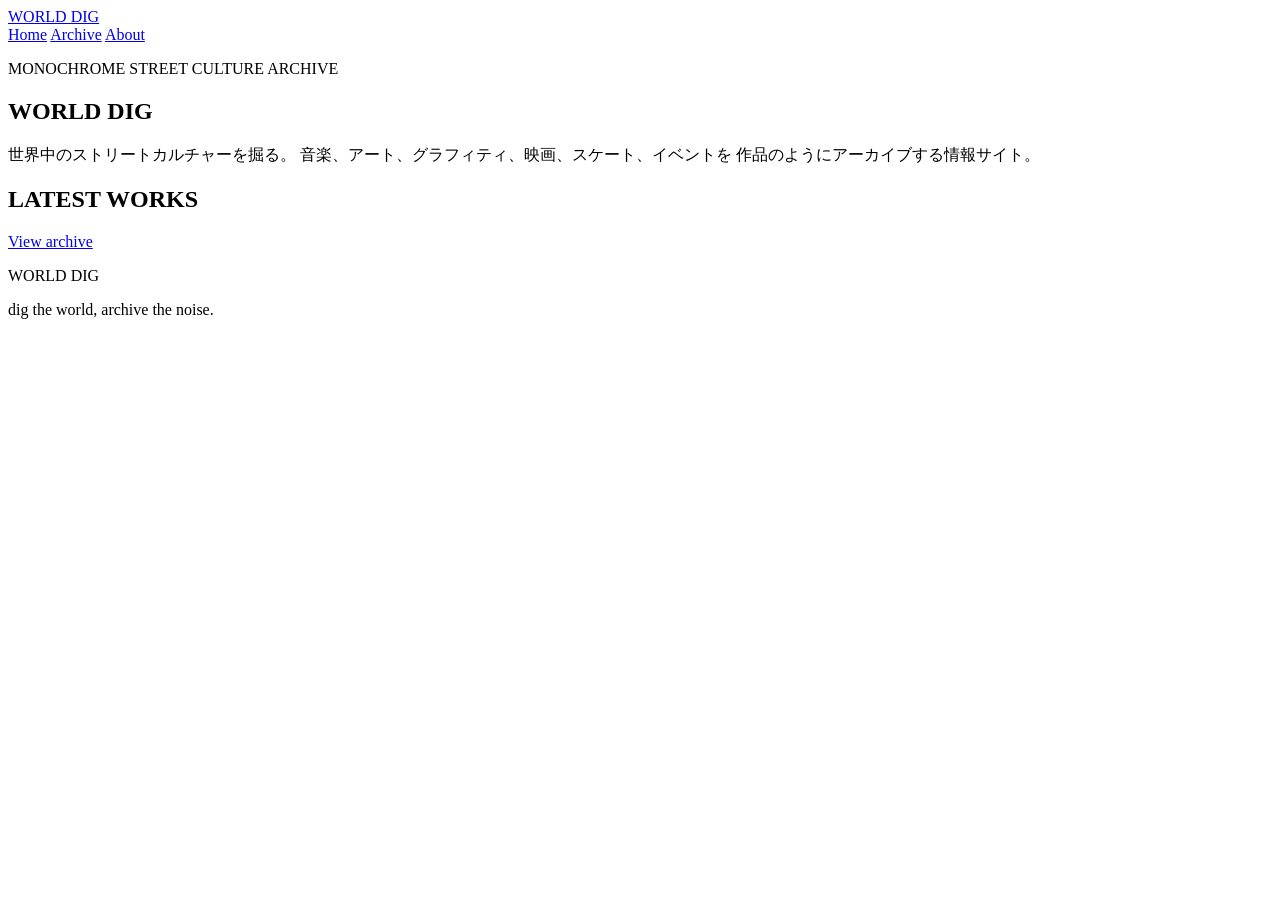
==== index.html @ 8977f0c5 "Create index.html" ====
<!DOCTYPE html>
<html lang="ja">
<head>
  <meta charset="UTF-8" />
  <meta name="viewport" content="width=device-width, initial-scale=1.0" />
  <title>WORLD DIG</title>
  <meta name="description" content="A monochrome archive of street culture." />
  <link rel="stylesheet" href="style.css" />
</head>
<body data-page="home">
  <header class="site-header">
    <div class="wrap">
      <a href="index.html" class="brand">WORLD DIG</a>
      <nav class="nav">
        <a href="index.html">Home</a>
        <a href="archive.html">Archive</a>
        <a href="about.html">About</a>
      </nav>
    </div>
  </header>

  <main>
    <section class="hero">
      <div class="wrap hero-inner">
        <p class="eyebrow">MONOCHROME STREET CULTURE ARCHIVE</p>
        <h1>WORLD DIG</h1>
        <p class="hero-copy">
          世界中のストリートカルチャーを掘る。
          音楽、アート、グラフィティ、映画、スケート、イベントを
          作品のようにアーカイブする情報サイト。
        </p>
      </div>
    </section>

    <section class="section">
      <div class="wrap section-head">
        <h2>LATEST WORKS</h2>
        <a href="archive.html" class="text-link">View archive</a>
      </div>

      <div class="wrap">
        <div id="featured-post" class="featured-post"></div>
        <div id="post-grid" class="post-grid"></div>
      </div>
    </section>
  </main>

  <footer class="site-footer">
    <div class="wrap footer-inner">
      <p>WORLD DIG</p>
      <p>dig the world, archive the noise.</p>
    </div>
  </footer>

  <script src="script.js"></script>
</body>
</html>
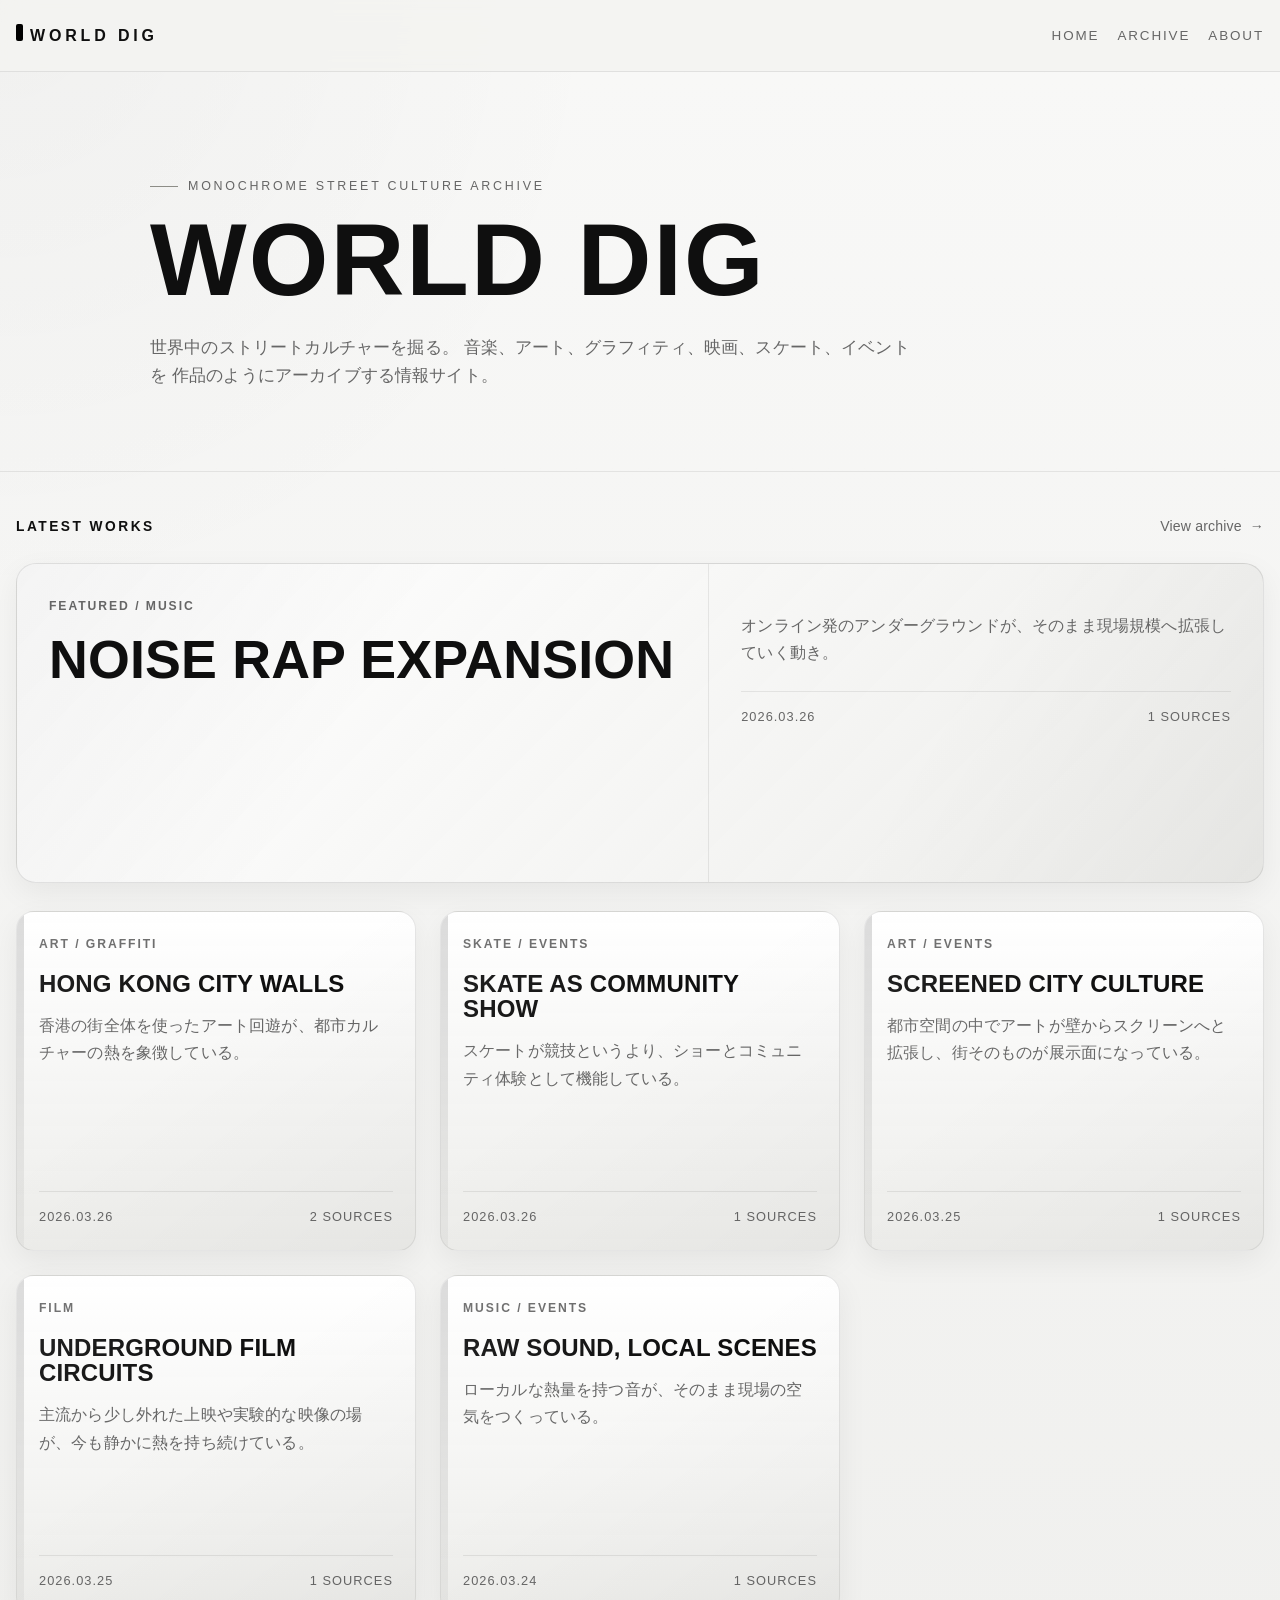
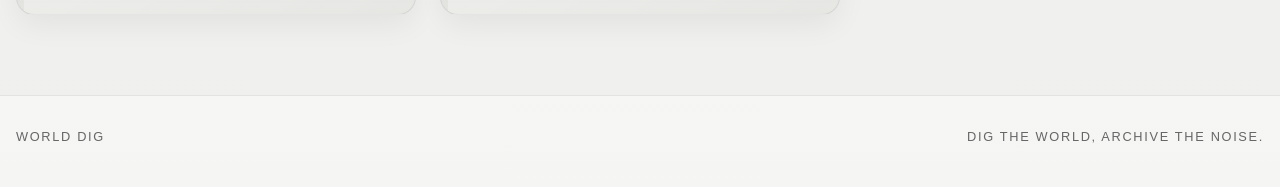
==== commit c4173356: "Update index.html" ====
--- a/index.html
+++ b/index.html
@@ -32,6 +32,12 @@
       </div>
     </section>
 
+    <section class="category-band-section">
+      <div class="wrap">
+        <div id="hero-categories" class="hero-categories"></div>
+      </div>
+    </section>
+
     <section class="section">
       <div class="wrap section-head">
         <h2>LATEST WORKS</h2>
--- a/style.css
+++ b/style.css
@@ -0,0 +1,713 @@
+:root {
+  --bg: #f3f3f1;
+  --panel: #ffffff;
+  --panel-2: #ebebe8;
+  --text: #0f0f0f;
+  --muted: #666666;
+  --line: #cfcfca;
+  --line-strong: #8d8d87;
+  --black: #000000;
+  --white: #ffffff;
+  --shadow: 0 10px 30px rgba(0, 0, 0, 0.06);
+  --shadow-hover: 0 18px 50px rgba(0, 0, 0, 0.12);
+  --radius: 18px;
+  --radius-sm: 12px;
+  --max: 1320px;
+  --gap: 24px;
+  --transition: 0.28s ease;
+}
+
+* {
+  box-sizing: border-box;
+}
+
+html {
+  scroll-behavior: smooth;
+}
+
+body {
+  margin: 0;
+  background:
+    radial-gradient(circle at top left, rgba(0,0,0,0.03), transparent 28%),
+    linear-gradient(to bottom, rgba(255,255,255,0.45), rgba(0,0,0,0.015)),
+    var(--bg);
+  color: var(--text);
+  font-family: Arial, Helvetica, sans-serif;
+  line-height: 1.72;
+  letter-spacing: 0.01em;
+  -webkit-font-smoothing: antialiased;
+  text-rendering: optimizeLegibility;
+}
+
+body::before {
+  content: "";
+  position: fixed;
+  inset: 0;
+  pointer-events: none;
+  opacity: 0.06;
+  background-image:
+    linear-gradient(rgba(0,0,0,0.08) 1px, transparent 1px),
+    linear-gradient(90deg, rgba(0,0,0,0.05) 1px, transparent 1px);
+  background-size: 36px 36px;
+  mask-image: linear-gradient(to bottom, rgba(0,0,0,0.75), rgba(0,0,0,0.25));
+}
+
+a {
+  color: inherit;
+  text-decoration: none;
+}
+
+img {
+  max-width: 100%;
+  display: block;
+}
+
+button,
+input {
+  font: inherit;
+}
+
+.wrap {
+  width: min(calc(100% - 32px), var(--max));
+  margin: 0 auto;
+}
+
+.site-header {
+  position: sticky;
+  top: 0;
+  z-index: 50;
+  background: rgba(243, 243, 241, 0.82);
+  backdrop-filter: blur(16px);
+  border-bottom: 1px solid rgba(0, 0, 0, 0.08);
+}
+
+.site-header .wrap {
+  display: flex;
+  justify-content: space-between;
+  align-items: center;
+  padding: 18px 0;
+  gap: 16px;
+}
+
+.brand {
+  position: relative;
+  font-size: 1rem;
+  font-weight: 900;
+  letter-spacing: 0.24em;
+  text-transform: uppercase;
+  padding-left: 14px;
+}
+
+.brand::before {
+  content: "";
+  position: absolute;
+  left: 0;
+  top: 0.15em;
+  width: 7px;
+  height: 1.05em;
+  background: var(--black);
+  border-radius: 2px;
+}
+
+.nav {
+  display: flex;
+  gap: 18px;
+  align-items: center;
+  flex-wrap: wrap;
+}
+
+.nav a {
+  position: relative;
+  font-size: 0.84rem;
+  text-transform: uppercase;
+  color: var(--muted);
+  letter-spacing: 0.14em;
+  padding: 6px 0;
+  transition: color var(--transition);
+}
+
+.nav a::after {
+  content: "";
+  position: absolute;
+  left: 0;
+  bottom: 0;
+  width: 0;
+  height: 1px;
+  background: var(--black);
+  transition: width var(--transition);
+}
+
+.nav a:hover {
+  color: var(--text);
+}
+
+.nav a:hover::after {
+  width: 100%;
+}
+
+.hero {
+  padding: 96px 0 64px;
+  border-bottom: 1px solid rgba(0, 0, 0, 0.08);
+}
+
+.hero-inner {
+  max-width: 980px;
+}
+
+.eyebrow {
+  display: inline-flex;
+  align-items: center;
+  gap: 10px;
+  margin: 0 0 16px;
+  font-size: 0.78rem;
+  letter-spacing: 0.22em;
+  color: var(--muted);
+  text-transform: uppercase;
+}
+
+.eyebrow::before {
+  content: "";
+  width: 28px;
+  height: 1px;
+  background: var(--line-strong);
+}
+
+.hero h1,
+.page-hero h1,
+.article-title {
+  margin: 0;
+  font-size: clamp(2.8rem, 8vw, 6.5rem);
+  line-height: 0.92;
+  letter-spacing: 0.02em;
+  text-transform: uppercase;
+  font-weight: 900;
+}
+
+.hero-copy {
+  margin-top: 26px;
+  max-width: 760px;
+  font-size: 1.04rem;
+  color: var(--muted);
+}
+
+.page-hero {
+  padding: 78px 0 26px;
+  border-bottom: 1px solid rgba(0, 0, 0, 0.08);
+}
+
+.section {
+  padding: 42px 0 80px;
+}
+
+.section-head {
+  display: flex;
+  justify-content: space-between;
+  align-items: end;
+  margin-bottom: 24px;
+  gap: 16px;
+}
+
+.section-head h2,
+.source-block h2 {
+  margin: 0;
+  font-size: 0.86rem;
+  letter-spacing: 0.18em;
+  text-transform: uppercase;
+  font-weight: 900;
+}
+
+.text-link,
+.button-link {
+  display: inline-flex;
+  align-items: center;
+  gap: 8px;
+  font-size: 0.88rem;
+  color: var(--muted);
+  transition: color var(--transition), transform var(--transition);
+}
+
+.text-link::after,
+.button-link::after {
+  content: "→";
+  transition: transform var(--transition);
+}
+
+.text-link:hover,
+.button-link:hover {
+  color: var(--text);
+}
+
+.text-link:hover::after,
+.button-link:hover::after {
+  transform: translateX(4px);
+}
+
+.featured-post {
+  margin-bottom: 28px;
+}
+
+.featured-card {
+  position: relative;
+  display: grid;
+  grid-template-columns: 1.25fr 1fr;
+  min-height: 320px;
+  overflow: hidden;
+  border: 1px solid rgba(0,0,0,0.12);
+  border-radius: calc(var(--radius) + 2px);
+  background:
+    linear-gradient(135deg, rgba(255,255,255,0.96), rgba(235,235,232,0.85)),
+    var(--panel);
+  box-shadow: var(--shadow);
+  transition: transform var(--transition), box-shadow var(--transition), border-color var(--transition);
+}
+
+.featured-card::before {
+  content: "";
+  position: absolute;
+  inset: 0;
+  background:
+    linear-gradient(120deg, rgba(0,0,0,0.045), transparent 30%, transparent 70%, rgba(0,0,0,0.04));
+  pointer-events: none;
+}
+
+.featured-card:hover {
+  transform: translateY(-4px);
+  box-shadow: var(--shadow-hover);
+  border-color: rgba(0,0,0,0.28);
+}
+
+.featured-left,
+.featured-right {
+  position: relative;
+  z-index: 1;
+  padding: 32px;
+}
+
+.featured-left {
+  border-right: 1px solid rgba(0,0,0,0.08);
+}
+
+.featured-meta,
+.card-meta {
+  font-size: 0.76rem;
+  letter-spacing: 0.16em;
+  text-transform: uppercase;
+  color: var(--muted);
+  font-weight: 700;
+}
+
+.featured-title {
+  margin: 16px 0 12px;
+  font-size: clamp(2rem, 4.2vw, 3.6rem);
+  line-height: 0.98;
+  text-transform: uppercase;
+  font-weight: 900;
+}
+
+.featured-intro,
+.card-intro {
+  color: var(--muted);
+}
+
+.post-grid {
+  display: grid;
+  grid-template-columns: repeat(3, 1fr);
+  gap: var(--gap);
+}
+
+.post-grid.list-view {
+  grid-template-columns: 1fr;
+}
+
+.post-grid.list-view .post-card {
+  min-height: auto;
+  display: grid;
+  grid-template-columns: 220px 1fr;
+  gap: 24px;
+  align-items: stretch;
+}
+
+.post-grid.list-view .card-bottom {
+  margin-top: 0;
+  padding-top: 0;
+  border-top: 0;
+  justify-content: flex-end;
+  align-items: start;
+  flex-direction: column;
+}
+
+.post-card {
+  position: relative;
+  display: flex;
+  flex-direction: column;
+  justify-content: space-between;
+  min-height: 340px;
+  padding: 22px;
+  overflow: hidden;
+  border: 1px solid rgba(0,0,0,0.1);
+  border-radius: var(--radius);
+  background:
+    linear-gradient(180deg, rgba(255,255,255,0.96), rgba(235,235,232,0.9)),
+    var(--panel);
+  box-shadow: var(--shadow);
+  transition:
+    transform var(--transition),
+    border-color var(--transition),
+    box-shadow var(--transition),
+    background var(--transition);
+}
+
+.post-card::before {
+  content: "";
+  position: absolute;
+  inset: 0;
+  background:
+    linear-gradient(145deg, rgba(255,255,255,0.1), transparent 40%, rgba(0,0,0,0.03));
+  pointer-events: none;
+}
+
+.post-card::after {
+  content: "";
+  position: absolute;
+  left: 0;
+  top: 0;
+  width: 7px;
+  height: 100%;
+  background: linear-gradient(to bottom, var(--black), rgba(0,0,0,0.25));
+  opacity: 0.14;
+  transition: opacity var(--transition), width var(--transition);
+}
+
+.post-card:hover {
+  transform: translateY(-6px);
+  box-shadow: var(--shadow-hover);
+  border-color: rgba(0,0,0,0.26);
+}
+
+.post-card:hover::after {
+  opacity: 1;
+  width: 10px;
+}
+
+.card-title {
+  margin: 16px 0 10px;
+  font-size: 1.5rem;
+  line-height: 1.06;
+  text-transform: uppercase;
+  font-weight: 900;
+}
+
+.card-bottom {
+  margin-top: 24px;
+  padding-top: 14px;
+  border-top: 1px solid rgba(0,0,0,0.08);
+  font-size: 0.8rem;
+  color: var(--muted);
+  display: flex;
+  justify-content: space-between;
+  gap: 12px;
+  letter-spacing: 0.08em;
+  text-transform: uppercase;
+}
+
+.archive-controls {
+  display: grid;
+  gap: 16px;
+  margin-bottom: 24px;
+}
+
+.archive-toolbar {
+  display: flex;
+  justify-content: space-between;
+  gap: 16px;
+  flex-wrap: wrap;
+  align-items: center;
+}
+
+.view-switch {
+  display: inline-flex;
+  gap: 8px;
+}
+
+.view-btn,
+.filter-btn {
+  appearance: none;
+  border: 1px solid rgba(0,0,0,0.12);
+  background: rgba(255,255,255,0.86);
+  color: var(--muted);
+  cursor: pointer;
+  transition:
+    background var(--transition),
+    color var(--transition),
+    border-color var(--transition),
+    transform var(--transition);
+}
+
+.view-btn {
+  padding: 10px 14px;
+  border-radius: 999px;
+  font-size: 0.76rem;
+  letter-spacing: 0.15em;
+  text-transform: uppercase;
+  font-weight: 700;
+}
+
+.view-btn.active,
+.view-btn:hover,
+.filter-btn.active,
+.filter-btn:hover {
+  background: var(--black);
+  color: var(--white);
+  border-color: var(--black);
+  transform: translateY(-1px);
+}
+
+#search-input {
+  width: 100%;
+  padding: 16px 18px;
+  border: 1px solid rgba(0,0,0,0.12);
+  border-radius: 999px;
+  background: rgba(255,255,255,0.88);
+  color: var(--text);
+  font-size: 0.95rem;
+  outline: none;
+  transition:
+    border-color var(--transition),
+    box-shadow var(--transition),
+    background var(--transition);
+}
+
+#search-input:focus {
+  border-color: rgba(0,0,0,0.32);
+  background: rgba(255,255,255,1);
+  box-shadow: 0 0 0 4px rgba(0,0,0,0.06);
+}
+
+.category-filters {
+  display: flex;
+  flex-wrap: wrap;
+  gap: 10px;
+}
+
+.filter-btn {
+  padding: 10px 14px;
+  border-radius: 999px;
+  font-size: 0.76rem;
+  letter-spacing: 0.14em;
+  text-transform: uppercase;
+  font-weight: 700;
+}
+
+.article {
+  padding: 64px 0 92px;
+}
+
+.article-wrap {
+  max-width: 900px;
+}
+
+.article-date,
+.article-categories {
+  color: var(--muted);
+  text-transform: uppercase;
+  letter-spacing: 0.15em;
+  font-size: 0.8rem;
+  font-weight: 700;
+}
+
+.article-intro {
+  font-size: 1.16rem;
+  color: var(--muted);
+  margin: 24px 0 36px;
+  max-width: 820px;
+}
+
+.article-body {
+  background: rgba(255,255,255,0.72);
+  border: 1px solid rgba(0,0,0,0.08);
+  border-radius: var(--radius);
+  padding: 28px;
+  box-shadow: var(--shadow);
+}
+
+.article-body p {
+  margin: 0 0 1.2em;
+}
+
+.source-block {
+  margin-top: 48px;
+  padding-top: 28px;
+  border-top: 1px solid rgba(0,0,0,0.08);
+}
+
+.source-list {
+  list-style: none;
+  padding: 0;
+  margin: 16px 0 0;
+}
+
+.source-list li {
+  padding: 14px 0;
+  border-bottom: 1px solid rgba(0,0,0,0.08);
+}
+
+.source-list a {
+  color: var(--text);
+  word-break: break-word;
+  transition: opacity var(--transition);
+}
+
+.source-list a:hover {
+  opacity: 0.62;
+}
+
+.article-nav {
+  margin-top: 36px;
+}
+
+.prose {
+  max-width: 820px;
+  background: rgba(255,255,255,0.72);
+  border: 1px solid rgba(0,0,0,0.08);
+  border-radius: var(--radius);
+  padding: 28px;
+  box-shadow: var(--shadow);
+}
+
+.prose hr {
+  border: 0;
+  border-top: 1px solid rgba(0,0,0,0.08);
+  margin: 32px 0;
+}
+
+.site-footer {
+  border-top: 1px solid rgba(0,0,0,0.08);
+  padding: 18px 0 26px;
+  background: rgba(255,255,255,0.38);
+}
+
+.footer-inner {
+  display: flex;
+  justify-content: space-between;
+  gap: 20px;
+  color: var(--muted);
+  font-size: 0.8rem;
+  text-transform: uppercase;
+  letter-spacing: 0.13em;
+}
+
+.empty-state {
+  padding: 26px;
+  border: 1px dashed rgba(0,0,0,0.18);
+  border-radius: var(--radius-sm);
+  color: var(--muted);
+  background: rgba(255,255,255,0.4);
+}
+
+.reveal {
+  opacity: 0;
+  transform: translateY(18px);
+  transition: opacity 0.7s ease, transform 0.7s ease;
+}
+
+.reveal.visible {
+  opacity: 1;
+  transform: translateY(0);
+}
+
+.progress-bar {
+  position: fixed;
+  left: 0;
+  top: 0;
+  width: 0%;
+  height: 3px;
+  background: linear-gradient(to right, #000000, #6f6f6f);
+  z-index: 9999;
+}
+
+.back-to-top {
+  position: fixed;
+  right: 18px;
+  bottom: 18px;
+  z-index: 200;
+  width: 48px;
+  height: 48px;
+  border: 1px solid rgba(0,0,0,0.14);
+  border-radius: 50%;
+  background: rgba(255,255,255,0.88);
+  color: var(--text);
+  box-shadow: var(--shadow);
+  cursor: pointer;
+  opacity: 0;
+  pointer-events: none;
+  transform: translateY(12px);
+  transition:
+    opacity var(--transition),
+    transform var(--transition),
+    background var(--transition),
+    border-color var(--transition);
+}
+
+.back-to-top:hover {
+  background: var(--black);
+  color: var(--white);
+  border-color: var(--black);
+}
+
+.back-to-top.show {
+  opacity: 1;
+  pointer-events: auto;
+  transform: translateY(0);
+}
+
+@media (max-width: 980px) {
+  .post-grid {
+    grid-template-columns: repeat(2, 1fr);
+  }
+
+  .featured-card {
+    grid-template-columns: 1fr;
+  }
+
+  .featured-left {
+    border-right: 0;
+    border-bottom: 1px solid rgba(0,0,0,0.08);
+  }
+
+  .post-grid.list-view .post-card {
+    grid-template-columns: 1fr;
+  }
+}
+
+@media (max-width: 640px) {
+  .site-header .wrap,
+  .section-head,
+  .footer-inner,
+  .archive-toolbar {
+    flex-direction: column;
+    align-items: flex-start;
+  }
+
+  .nav {
+    gap: 14px;
+  }
+
+  .post-grid {
+    grid-template-columns: 1fr;
+  }
+
+  .hero {
+    padding-top: 70px;
+  }
+
+  .featured-left,
+  .featured-right,
+  .article-body,
+  .prose {
+    padding: 22px;
+  }
+
+  .card-title {
+    font-size: 1.3rem;
+  }
+}
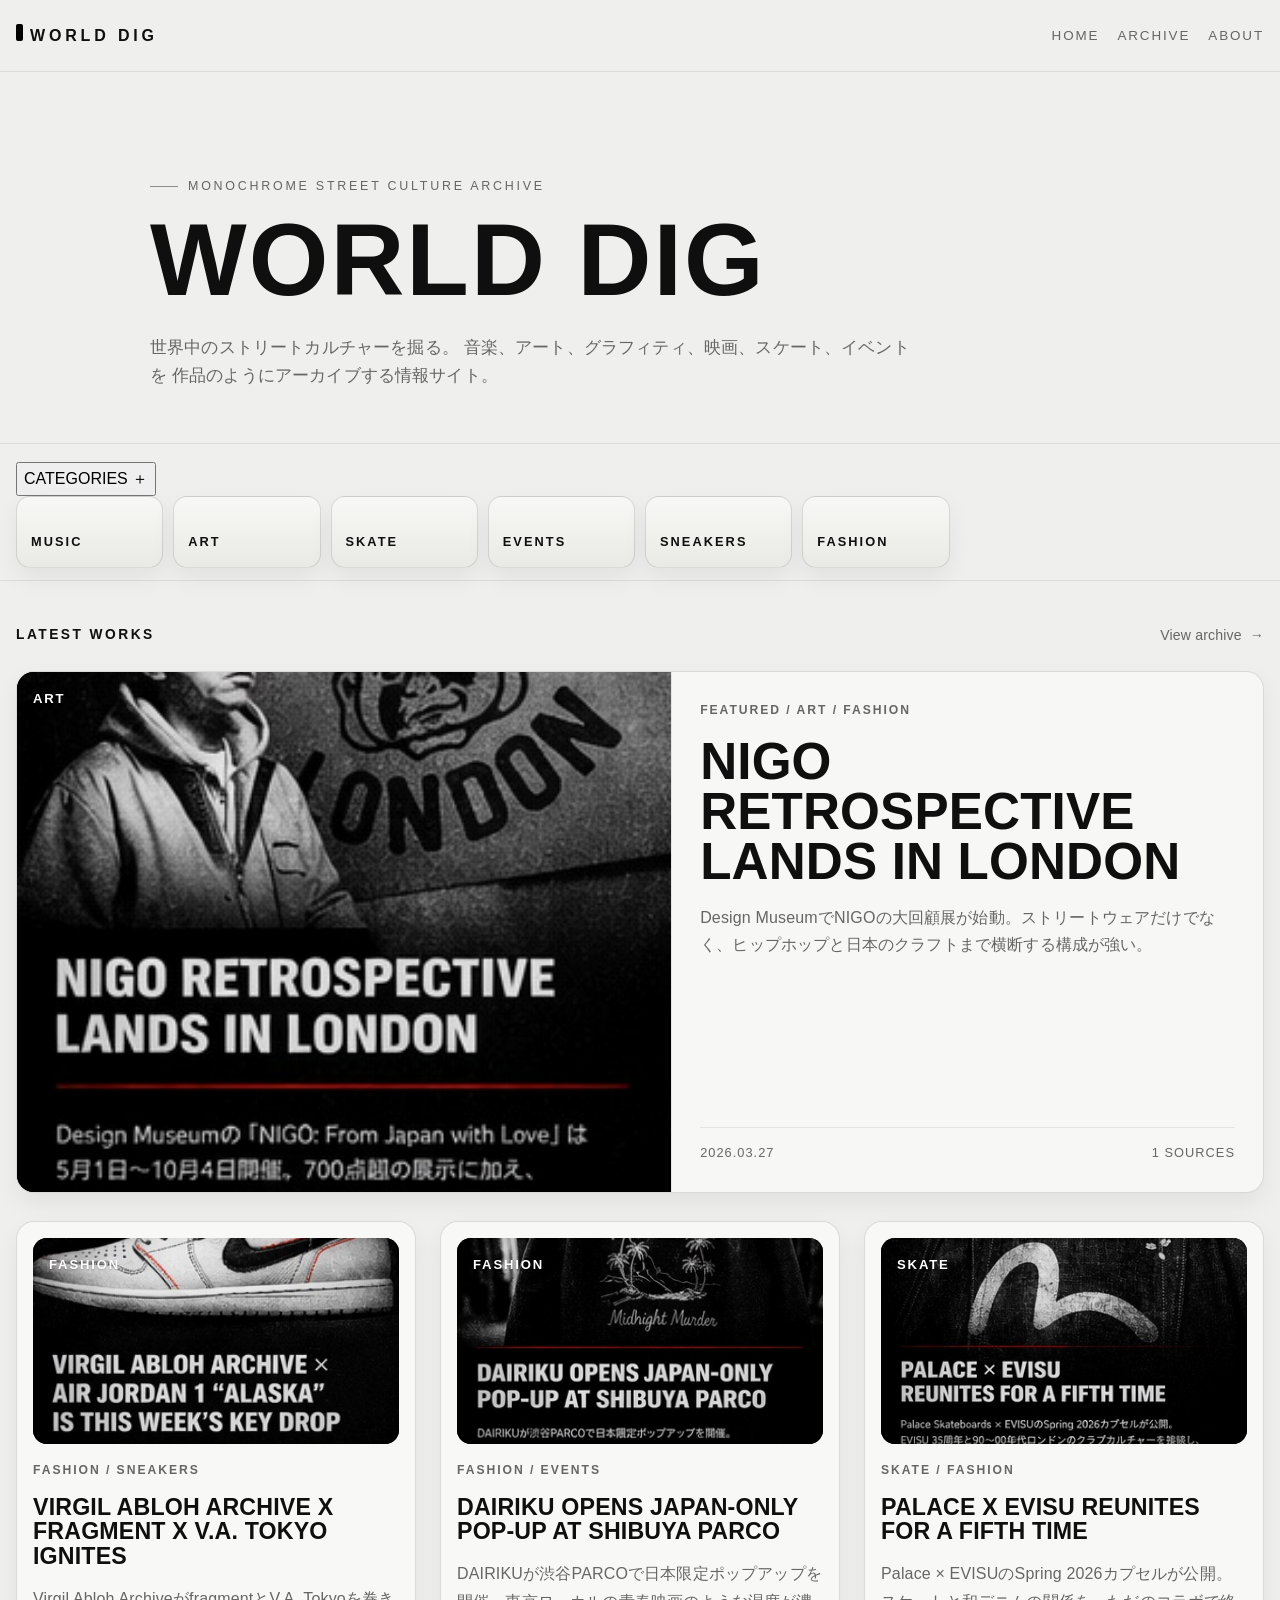
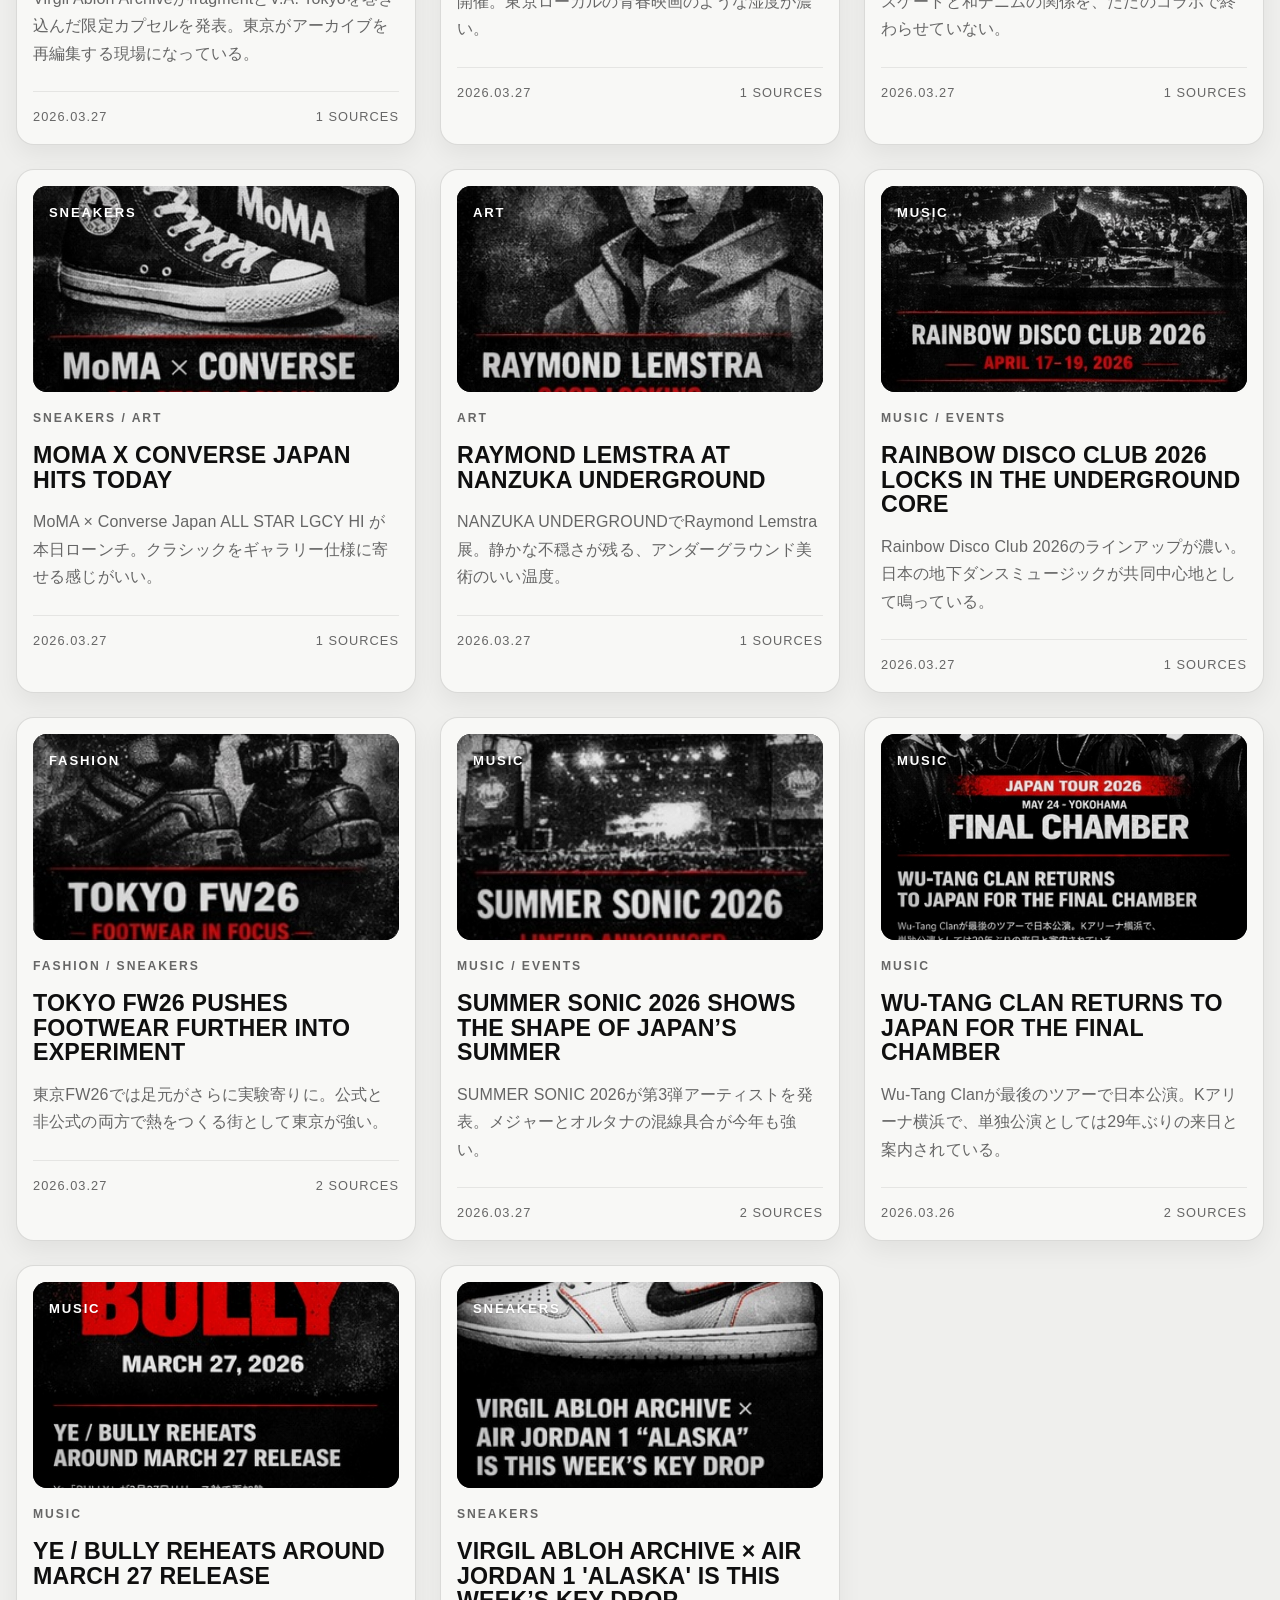
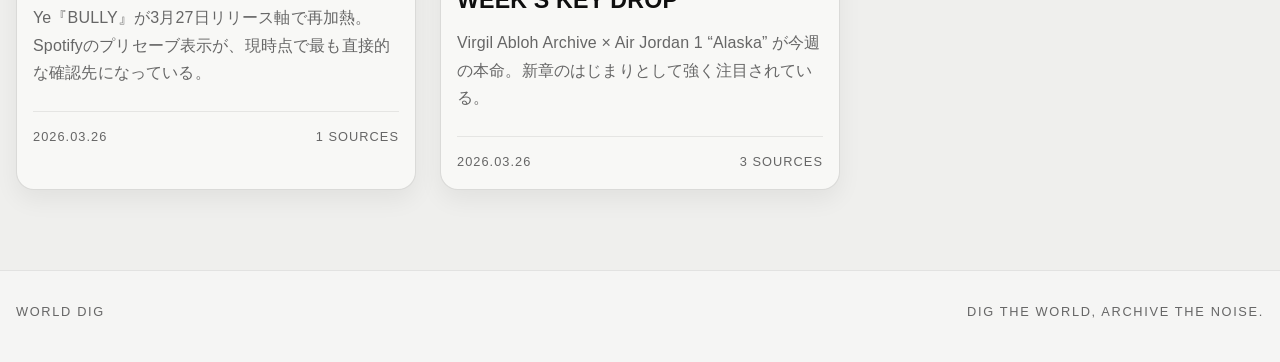
==== commit 1f6c7158: "Update index.html" ====
--- a/index.html
+++ b/index.html
@@ -34,7 +34,20 @@
 
     <section class="category-band-section">
       <div class="wrap">
-        <div id="hero-categories" class="hero-categories"></div>
+        <button
+          type="button"
+          class="category-toggle"
+          id="category-toggle"
+          aria-expanded="false"
+          aria-controls="hero-categories-wrap"
+        >
+          <span>CATEGORIES</span>
+          <span class="category-toggle-icon">＋</span>
+        </button>
+
+        <div id="hero-categories-wrap" class="hero-categories-wrap">
+          <div id="hero-categories" class="hero-categories"></div>
+        </div>
       </div>
     </section>
 
--- a/style.css
+++ b/style.css
@@ -1,17 +1,14 @@
 :root {
-  --bg: #f3f3f1;
+  --bg: #efefed;
   --panel: #ffffff;
-  --panel-2: #ebebe8;
   --text: #0f0f0f;
   --muted: #666666;
-  --line: #cfcfca;
-  --line-strong: #8d8d87;
+  --line: #d3d3cf;
   --black: #000000;
   --white: #ffffff;
-  --shadow: 0 10px 30px rgba(0, 0, 0, 0.06);
-  --shadow-hover: 0 18px 50px rgba(0, 0, 0, 0.12);
+  --shadow: 0 10px 24px rgba(0, 0, 0, 0.06);
+  --shadow-hover: 0 18px 40px rgba(0, 0, 0, 0.12);
   --radius: 18px;
-  --radius-sm: 12px;
   --max: 1320px;
   --gap: 24px;
   --transition: 0.28s ease;
@@ -27,29 +24,12 @@
 
 body {
   margin: 0;
-  background:
-    radial-gradient(circle at top left, rgba(0,0,0,0.03), transparent 28%),
-    linear-gradient(to bottom, rgba(255,255,255,0.45), rgba(0,0,0,0.015)),
-    var(--bg);
+  background: var(--bg);
   color: var(--text);
   font-family: Arial, Helvetica, sans-serif;
   line-height: 1.72;
   letter-spacing: 0.01em;
   -webkit-font-smoothing: antialiased;
-  text-rendering: optimizeLegibility;
-}
-
-body::before {
-  content: "";
-  position: fixed;
-  inset: 0;
-  pointer-events: none;
-  opacity: 0.06;
-  background-image:
-    linear-gradient(rgba(0,0,0,0.08) 1px, transparent 1px),
-    linear-gradient(90deg, rgba(0,0,0,0.05) 1px, transparent 1px);
-  background-size: 36px 36px;
-  mask-image: linear-gradient(to bottom, rgba(0,0,0,0.75), rgba(0,0,0,0.25));
 }
 
 a {
@@ -76,8 +56,8 @@
   position: sticky;
   top: 0;
   z-index: 50;
-  background: rgba(243, 243, 241, 0.82);
-  backdrop-filter: blur(16px);
+  background: rgba(239, 239, 237, 0.9);
+  backdrop-filter: blur(14px);
   border-bottom: 1px solid rgba(0, 0, 0, 0.08);
 }
 
@@ -123,7 +103,6 @@
   color: var(--muted);
   letter-spacing: 0.14em;
   padding: 6px 0;
-  transition: color var(--transition);
 }
 
 .nav a::after {
@@ -137,16 +116,12 @@
   transition: width var(--transition);
 }
 
-.nav a:hover {
-  color: var(--text);
-}
-
 .nav a:hover::after {
   width: 100%;
 }
 
 .hero {
-  padding: 96px 0 64px;
+  padding: 96px 0 36px;
   border-bottom: 1px solid rgba(0, 0, 0, 0.08);
 }
 
@@ -169,7 +144,7 @@
   content: "";
   width: 28px;
   height: 1px;
-  background: var(--line-strong);
+  background: #8d8d87;
 }
 
 .hero h1,
@@ -190,9 +165,39 @@
   color: var(--muted);
 }
 
-.page-hero {
-  padding: 78px 0 26px;
+.category-band-section {
+  padding: 18px 0 12px;
   border-bottom: 1px solid rgba(0, 0, 0, 0.08);
+}
+
+.hero-categories {
+  display: grid;
+  grid-template-columns: repeat(8, 1fr);
+  gap: 10px;
+}
+
+.category-chip {
+  min-height: 72px;
+  display: flex;
+  align-items: flex-end;
+  padding: 14px;
+  border: 1px solid rgba(0, 0, 0, 0.12);
+  border-radius: 14px;
+  background: linear-gradient(180deg, #f8f8f6, #e9e9e5);
+  box-shadow: var(--shadow);
+  transition: transform var(--transition), box-shadow var(--transition);
+}
+
+.category-chip:hover {
+  transform: translateY(-4px);
+  box-shadow: var(--shadow-hover);
+}
+
+.category-chip span {
+  font-size: 0.8rem;
+  font-weight: 900;
+  letter-spacing: 0.16em;
+  text-transform: uppercase;
 }
 
 .section {
@@ -223,23 +228,11 @@
   gap: 8px;
   font-size: 0.88rem;
   color: var(--muted);
-  transition: color var(--transition), transform var(--transition);
 }
 
 .text-link::after,
 .button-link::after {
   content: "→";
-  transition: transform var(--transition);
-}
-
-.text-link:hover,
-.button-link:hover {
-  color: var(--text);
-}
-
-.text-link:hover::after,
-.button-link:hover::after {
-  transform: translateX(4px);
 }
 
 .featured-post {
@@ -247,44 +240,41 @@
 }
 
 .featured-card {
-  position: relative;
   display: grid;
-  grid-template-columns: 1.25fr 1fr;
-  min-height: 320px;
+  grid-template-columns: minmax(0, 1.05fr) minmax(0, 0.95fr);
   overflow: hidden;
-  border: 1px solid rgba(0,0,0,0.12);
-  border-radius: calc(var(--radius) + 2px);
-  background:
-    linear-gradient(135deg, rgba(255,255,255,0.96), rgba(235,235,232,0.85)),
-    var(--panel);
+  border: 1px solid rgba(0, 0, 0, 0.12);
+  border-radius: var(--radius);
+  background: #f7f7f5;
   box-shadow: var(--shadow);
-  transition: transform var(--transition), box-shadow var(--transition), border-color var(--transition);
-}
-
-.featured-card::before {
-  content: "";
-  position: absolute;
-  inset: 0;
-  background:
-    linear-gradient(120deg, rgba(0,0,0,0.045), transparent 30%, transparent 70%, rgba(0,0,0,0.04));
-  pointer-events: none;
-}
-
-.featured-card:hover {
+  transition: transform var(--transition), box-shadow var(--transition);
+  min-height: 520px;
+}
+
+.featured-card:hover,
+.post-card:hover {
   transform: translateY(-4px);
   box-shadow: var(--shadow-hover);
-  border-color: rgba(0,0,0,0.28);
 }
 
 .featured-left,
 .featured-right {
+  min-width: 0;
+}
+
+.featured-left {
   position: relative;
-  z-index: 1;
-  padding: 32px;
-}
-
-.featured-left {
-  border-right: 1px solid rgba(0,0,0,0.08);
+  overflow: hidden;
+  background: #111;
+  min-height: 520px;
+}
+
+.featured-right {
+  padding: 28px;
+  display: flex;
+  flex-direction: column;
+  justify-content: space-between;
+  border-left: 1px solid rgba(0, 0, 0, 0.08);
 }
 
 .featured-meta,
@@ -297,8 +287,8 @@
 }
 
 .featured-title {
-  margin: 16px 0 12px;
-  font-size: clamp(2rem, 4.2vw, 3.6rem);
+  margin: 16px 0 14px;
+  font-size: clamp(2rem, 4vw, 3.2rem);
   line-height: 0.98;
   text-transform: uppercase;
   font-weight: 900;
@@ -307,6 +297,90 @@
 .featured-intro,
 .card-intro {
   color: var(--muted);
+}
+
+.featured-thumb,
+.card-thumb,
+.article-thumb {
+  position: relative;
+  overflow: hidden;
+  background: #111;
+}
+
+.featured-thumb {
+  position: absolute;
+  inset: 0;
+}
+
+.card-thumb {
+  aspect-ratio: 16 / 9;
+  border-radius: 14px;
+  margin-bottom: 16px;
+}
+
+.article-thumb {
+  border-radius: 18px;
+  min-height: 320px;
+  box-shadow: var(--shadow);
+}
+
+.featured-thumb img,
+.card-thumb img,
+.article-thumb img {
+  width: 100%;
+  height: 100%;
+  display: block;
+  object-fit: cover;
+  filter: contrast(1.02) saturate(0.96);
+}
+
+.featured-thumb img {
+  object-position: center center;
+}
+
+.card-thumb img,
+.article-thumb img {
+  object-position: center center;
+}
+
+.thumb-overlay {
+  position: absolute;
+  inset: 0;
+  background:
+    linear-gradient(to bottom, rgba(0,0,0,0.04), rgba(0,0,0,0.1)),
+    radial-gradient(circle at center, transparent 45%, rgba(0,0,0,0.16) 100%);
+  pointer-events: none;
+}
+
+.thumb-category {
+  position: absolute;
+  left: 16px;
+  top: 16px;
+  z-index: 2;
+  color: #fff;
+  font-size: 0.82rem;
+  font-weight: 900;
+  letter-spacing: 0.14em;
+  text-transform: uppercase;
+  text-shadow: 0 1px 2px rgba(0,0,0,0.24);
+}
+
+.fallback-thumb {
+  display: flex;
+  align-items: end;
+  padding: 20px;
+  background: linear-gradient(180deg, #2b2b2b, #111111);
+}
+
+.fallback-title {
+  position: relative;
+  z-index: 2;
+  color: #fff;
+  font-weight: 900;
+  font-size: 1.2rem;
+  text-transform: uppercase;
+  line-height: 1.05;
+  max-width: 70%;
 }
 
 .post-grid {
@@ -320,78 +394,40 @@
 }
 
 .post-grid.list-view .post-card {
-  min-height: auto;
   display: grid;
-  grid-template-columns: 220px 1fr;
-  gap: 24px;
+  grid-template-columns: 360px 1fr;
+  gap: 22px;
   align-items: stretch;
 }
 
-.post-grid.list-view .card-bottom {
-  margin-top: 0;
-  padding-top: 0;
-  border-top: 0;
-  justify-content: flex-end;
-  align-items: start;
-  flex-direction: column;
-}
-
-.post-card {
-  position: relative;
+.post-grid.list-view .card-thumb {
+  margin-bottom: 0;
+  height: 100%;
+  min-height: 240px;
+  aspect-ratio: auto;
+}
+
+.post-grid.list-view .card-main {
   display: flex;
   flex-direction: column;
   justify-content: space-between;
-  min-height: 340px;
-  padding: 22px;
-  overflow: hidden;
-  border: 1px solid rgba(0,0,0,0.1);
+}
+
+.post-card {
+  display: flex;
+  flex-direction: column;
+  min-height: 100%;
+  padding: 16px;
+  border: 1px solid rgba(0, 0, 0, 0.12);
   border-radius: var(--radius);
-  background:
-    linear-gradient(180deg, rgba(255,255,255,0.96), rgba(235,235,232,0.9)),
-    var(--panel);
+  background: #f8f8f6;
   box-shadow: var(--shadow);
-  transition:
-    transform var(--transition),
-    border-color var(--transition),
-    box-shadow var(--transition),
-    background var(--transition);
-}
-
-.post-card::before {
-  content: "";
-  position: absolute;
-  inset: 0;
-  background:
-    linear-gradient(145deg, rgba(255,255,255,0.1), transparent 40%, rgba(0,0,0,0.03));
-  pointer-events: none;
-}
-
-.post-card::after {
-  content: "";
-  position: absolute;
-  left: 0;
-  top: 0;
-  width: 7px;
-  height: 100%;
-  background: linear-gradient(to bottom, var(--black), rgba(0,0,0,0.25));
-  opacity: 0.14;
-  transition: opacity var(--transition), width var(--transition);
-}
-
-.post-card:hover {
-  transform: translateY(-6px);
-  box-shadow: var(--shadow-hover);
-  border-color: rgba(0,0,0,0.26);
-}
-
-.post-card:hover::after {
-  opacity: 1;
-  width: 10px;
+  transition: transform var(--transition), box-shadow var(--transition);
 }
 
 .card-title {
-  margin: 16px 0 10px;
-  font-size: 1.5rem;
+  margin: 14px 0 10px;
+  font-size: 1.45rem;
   line-height: 1.06;
   text-transform: uppercase;
   font-weight: 900;
@@ -436,11 +472,7 @@
   background: rgba(255,255,255,0.86);
   color: var(--muted);
   cursor: pointer;
-  transition:
-    background var(--transition),
-    color var(--transition),
-    border-color var(--transition),
-    transform var(--transition);
+  transition: background var(--transition), color var(--transition), border-color var(--transition), transform var(--transition);
 }
 
 .view-btn {
@@ -471,16 +503,6 @@
   color: var(--text);
   font-size: 0.95rem;
   outline: none;
-  transition:
-    border-color var(--transition),
-    box-shadow var(--transition),
-    background var(--transition);
-}
-
-#search-input:focus {
-  border-color: rgba(0,0,0,0.32);
-  background: rgba(255,255,255,1);
-  box-shadow: 0 0 0 4px rgba(0,0,0,0.06);
 }
 
 .category-filters {
@@ -498,6 +520,11 @@
   font-weight: 700;
 }
 
+.page-hero {
+  padding: 78px 0 26px;
+  border-bottom: 1px solid rgba(0, 0, 0, 0.08);
+}
+
 .article {
   padding: 64px 0 92px;
 }
@@ -520,6 +547,10 @@
   color: var(--muted);
   margin: 24px 0 36px;
   max-width: 820px;
+}
+
+.article-thumb-wrap {
+  margin: 0 0 28px;
 }
 
 .article-body {
@@ -554,15 +585,6 @@
 .source-list a {
   color: var(--text);
   word-break: break-word;
-  transition: opacity var(--transition);
-}
-
-.source-list a:hover {
-  opacity: 0.62;
-}
-
-.article-nav {
-  margin-top: 36px;
 }
 
 .prose {
@@ -574,12 +596,6 @@
   box-shadow: var(--shadow);
 }
 
-.prose hr {
-  border: 0;
-  border-top: 1px solid rgba(0,0,0,0.08);
-  margin: 32px 0;
-}
-
 .site-footer {
   border-top: 1px solid rgba(0,0,0,0.08);
   padding: 18px 0 26px;
@@ -599,7 +615,7 @@
 .empty-state {
   padding: 26px;
   border: 1px dashed rgba(0,0,0,0.18);
-  border-radius: var(--radius-sm);
+  border-radius: 12px;
   color: var(--muted);
   background: rgba(255,255,255,0.4);
 }
@@ -641,11 +657,7 @@
   opacity: 0;
   pointer-events: none;
   transform: translateY(12px);
-  transition:
-    opacity var(--transition),
-    transform var(--transition),
-    background var(--transition),
-    border-color var(--transition);
+  transition: opacity var(--transition), transform var(--transition), background var(--transition), border-color var(--transition);
 }
 
 .back-to-top:hover {
@@ -660,18 +672,34 @@
   transform: translateY(0);
 }
 
-@media (max-width: 980px) {
+@media (max-width: 1200px) {
+  .hero-categories {
+    grid-template-columns: repeat(4, 1fr);
+  }
+}
+
+@media (max-width: 1100px) {
   .post-grid {
     grid-template-columns: repeat(2, 1fr);
   }
 
   .featured-card {
     grid-template-columns: 1fr;
+    min-height: auto;
   }
 
   .featured-left {
-    border-right: 0;
-    border-bottom: 1px solid rgba(0,0,0,0.08);
+    min-height: 320px;
+  }
+
+  .featured-thumb {
+    position: absolute;
+    inset: 0;
+  }
+
+  .featured-right {
+    border-left: 0;
+    border-top: 1px solid rgba(0,0,0,0.08);
   }
 
   .post-grid.list-view .post-card {
@@ -688,10 +716,7 @@
     align-items: flex-start;
   }
 
-  .nav {
-    gap: 14px;
-  }
-
+  .hero-categories,
   .post-grid {
     grid-template-columns: 1fr;
   }
@@ -700,13 +725,21 @@
     padding-top: 70px;
   }
 
-  .featured-left,
+  .featured-left {
+    min-height: 240px;
+  }
+
   .featured-right,
   .article-body,
   .prose {
     padding: 22px;
   }
 
+  .article-thumb,
+  .article-thumb img {
+    min-height: 220px;
+  }
+
   .card-title {
     font-size: 1.3rem;
   }
